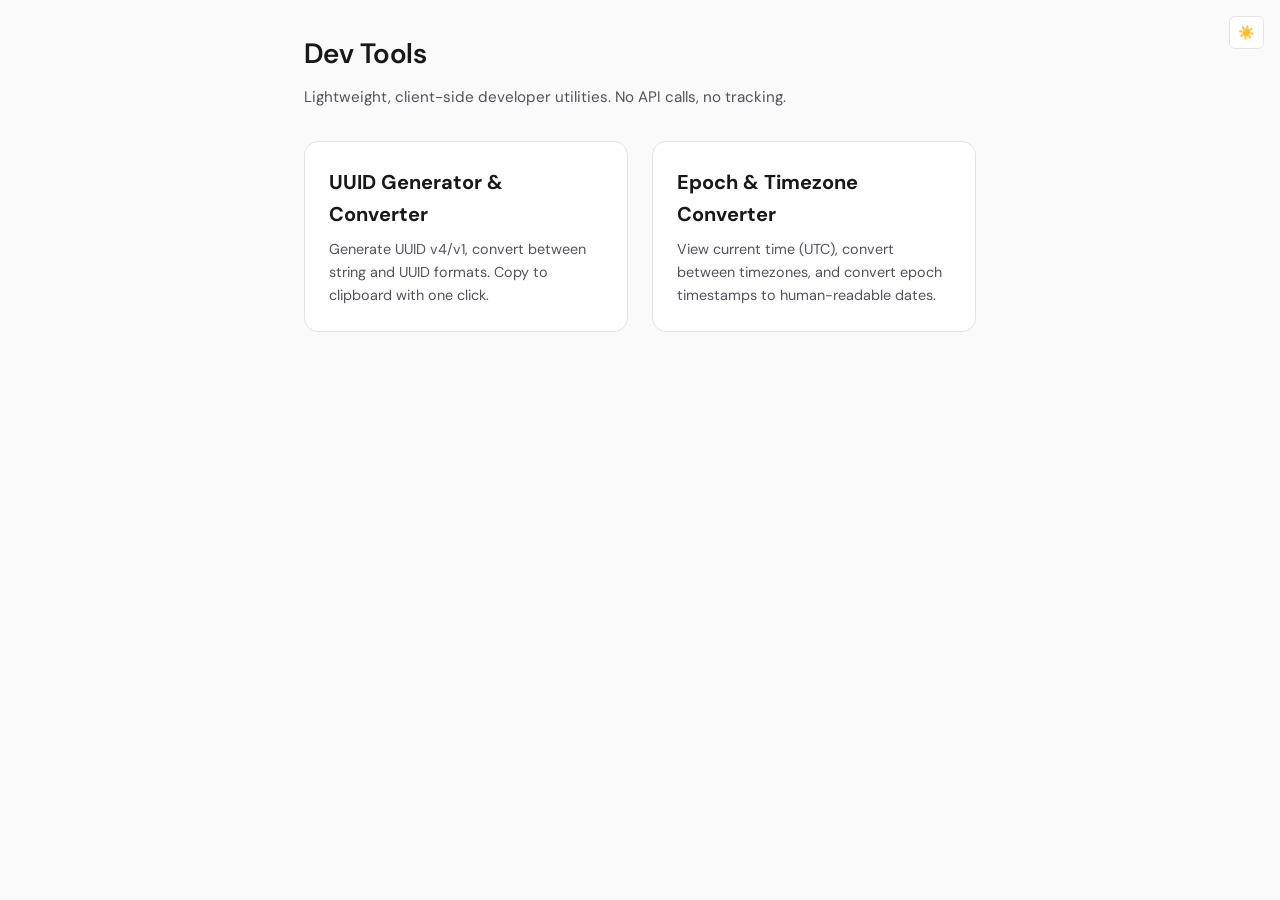
==== index.html @ ea69eb72 "Imlementated uuid and epoch converter" ====
<!DOCTYPE html>
<html lang="en">
<head>
  <meta charset="UTF-8">
  <meta name="viewport" content="width=device-width, initial-scale=1.0">
  <meta name="description" content="Lightweight dev tools: UUID generator, epoch and timezone converter. Client-side only, no API calls.">
  <title>Dev Tools | UUID, Epoch & Timezone Utilities</title>
  <link rel="preconnect" href="https://fonts.googleapis.com">
  <link rel="preconnect" href="https://fonts.gstatic.com" crossorigin>
  <link href="https://fonts.googleapis.com/css2?family=DM+Sans:wght@400;500;600&family=JetBrains+Mono:wght@400;500&display=swap" rel="stylesheet">
  <link rel="stylesheet" href="css/styles.css">
</head>
<body>
  <div class="app-shell">
    <h1>Dev Tools</h1>
    <p class="page-subtitle">Lightweight, client-side developer utilities. No API calls, no tracking.</p>

    <div class="landing-grid">
      <a href="uuid/index.html" class="tool-card">
        <h2>UUID Generator & Converter</h2>
        <p>Generate UUID v4/v1, convert between string and UUID formats. Copy to clipboard with one click.</p>
      </a>
      <a href="epoch-converter/index.html" class="tool-card">
        <h2>Epoch & Timezone Converter</h2>
        <p>View current time (UTC), convert between timezones, and convert epoch timestamps to human-readable dates.</p>
      </a>
    </div>
  </div>

  <button type="button" class="theme-toggle" id="theme-toggle" aria-label="Toggle dark/light mode">🌙</button>

  <script src="js/shared.js"></script>
  <script>
    initTheme();
    const themeBtn = document.getElementById('theme-toggle');
    themeBtn.addEventListener('click', () => {
      const next = toggleTheme();
      themeBtn.textContent = next === 'dark' ? '🌙' : '☀️';
    });
    themeBtn.textContent = document.documentElement.getAttribute('data-theme') === 'dark' ? '🌙' : '☀️';
  </script>
</body>
</html>
---- css/styles.css ----
/* ===== CSS Variables (Theme) ===== */
:root {
  --bg-primary: #0f0f12;
  --bg-secondary: #1a1a1f;
  --bg-tertiary: #25252d;
  --bg-elevated: #2d2d36;
  --text-primary: #f4f4f5;
  --text-secondary: #a1a1aa;
  --text-muted: #71717a;
  --accent: #6366f1;
  --accent-hover: #818cf8;
  --accent-muted: rgba(99, 102, 241, 0.15);
  --success: #22c55e;
  --error: #ef4444;
  --warning: #f59e0b;
  --border: #27272a;
  --border-focus: #6366f1;
  --radius-sm: 6px;
  --radius-md: 10px;
  --radius-lg: 14px;
  --shadow: 0 4px 24px rgba(0, 0, 0, 0.4);
  --font-sans: 'DM Sans', system-ui, -apple-system, sans-serif;
  --font-mono: 'JetBrains Mono', 'Fira Code', monospace;
}

[data-theme="light"] {
  --bg-primary: #fafafa;
  --bg-secondary: #ffffff;
  --bg-tertiary: #f4f4f5;
  --bg-elevated: #e4e4e7;
  --text-primary: #18181b;
  --text-secondary: #52525b;
  --text-muted: #71717a;
  --accent-muted: rgba(99, 102, 241, 0.12);
  --border: #e4e4e7;
  --shadow: 0 4px 24px rgba(0, 0, 0, 0.08);
}

/* ===== Reset & Base ===== */
*, *::before, *::after {
  box-sizing: border-box;
}

html {
  font-size: 16px;
  -webkit-font-smoothing: antialiased;
  -moz-osx-font-smoothing: grayscale;
}

body {
  margin: 0;
  padding: 0;
  font-family: var(--font-sans);
  background: var(--bg-primary);
  color: var(--text-primary);
  line-height: 1.6;
  min-height: 100vh;
}

/* ===== Layout ===== */
.app-shell {
  max-width: 720px;
  margin: 0 auto;
  padding: 2rem 1.5rem;
  min-height: 100vh;
}

/* ===== Typography ===== */
h1 {
  font-size: 1.75rem;
  font-weight: 600;
  margin: 0 0 0.5rem;
  letter-spacing: -0.02em;
}

.page-subtitle {
  color: var(--text-secondary);
  font-size: 0.95rem;
  margin: 0 0 2rem;
}

/* ===== Navigation ===== */
.nav-breadcrumb {
  display: flex;
  align-items: center;
  gap: 0.5rem;
  margin-bottom: 1.5rem;
  font-size: 0.875rem;
}

.nav-breadcrumb a {
  color: var(--text-muted);
  text-decoration: none;
  transition: color 0.2s;
}

.nav-breadcrumb a:hover {
  color: var(--accent);
}

.nav-breadcrumb span {
  color: var(--text-muted);
}

/* ===== Tabs ===== */
.tab-list {
  display: flex;
  gap: 0.25rem;
  margin-bottom: 1.5rem;
  padding: 4px;
  background: var(--bg-tertiary);
  border-radius: var(--radius-md);
  width: fit-content;
}

.tab-btn {
  padding: 0.6rem 1.25rem;
  font-size: 0.9rem;
  font-weight: 500;
  font-family: inherit;
  color: var(--text-secondary);
  background: transparent;
  border: none;
  border-radius: var(--radius-sm);
  cursor: pointer;
  transition: all 0.2s;
}

.tab-btn:hover {
  color: var(--text-primary);
}

.tab-btn[aria-selected="true"] {
  background: var(--bg-elevated);
  color: var(--text-primary);
  box-shadow: 0 1px 2px rgba(0, 0, 0, 0.1);
}

.tab-panel {
  display: none;
  animation: fadeIn 0.2s ease;
}

.tab-panel[aria-hidden="false"] {
  display: block;
}

@keyframes fadeIn {
  from { opacity: 0; }
  to { opacity: 1; }
}

/* ===== Cards & Sections ===== */
.section {
  background: var(--bg-secondary);
  border: 1px solid var(--border);
  border-radius: var(--radius-lg);
  padding: 1.5rem;
  margin-bottom: 1.5rem;
}

.section-title {
  font-size: 0.9rem;
  font-weight: 600;
  color: var(--text-secondary);
  margin: 0 0 1rem;
  text-transform: uppercase;
  letter-spacing: 0.05em;
}

/* ===== Form Controls ===== */
.form-group {
  margin-bottom: 1rem;
}

.form-group:last-child {
  margin-bottom: 0;
}

label {
  display: block;
  font-size: 0.875rem;
  font-weight: 500;
  color: var(--text-secondary);
  margin-bottom: 0.5rem;
}

input[type="text"],
input[type="number"],
input[type="datetime-local"],
select,
textarea {
  width: 100%;
  padding: 0.75rem 1rem;
  font-size: 0.95rem;
  font-family: var(--font-mono);
  color: var(--text-primary);
  background: var(--bg-tertiary);
  border: 1px solid var(--border);
  border-radius: var(--radius-sm);
  transition: border-color 0.2s, box-shadow 0.2s;
}

input:focus,
select:focus,
textarea:focus {
  outline: none;
  border-color: var(--border-focus);
  box-shadow: 0 0 0 3px var(--accent-muted);
}

input::placeholder,
textarea::placeholder {
  color: var(--text-muted);
}

input:read-only,
textarea:read-only {
  cursor: default;
  background: var(--bg-tertiary);
}

select {
  cursor: pointer;
  appearance: none;
  background-image: url("data:image/svg+xml,%3Csvg xmlns='http://www.w3.org/2000/svg' width='12' height='12' viewBox='0 0 12 12'%3E%3Cpath fill='%2371717a' d='M6 8L1 3h10z'/%3E%3C/svg%3E");
  background-repeat: no-repeat;
  background-position: right 1rem center;
  padding-right: 2.5rem;
}

/* ===== Buttons ===== */
.btn {
  display: inline-flex;
  align-items: center;
  justify-content: center;
  gap: 0.5rem;
  padding: 0.75rem 1.25rem;
  font-size: 0.9rem;
  font-weight: 500;
  font-family: inherit;
  border: none;
  border-radius: var(--radius-sm);
  cursor: pointer;
  transition: all 0.2s;
}

.btn-primary {
  background: var(--accent);
  color: white;
}

.btn-primary:hover {
  background: var(--accent-hover);
  transform: translateY(-1px);
}

.btn-primary:active {
  transform: translateY(0);
}

.btn-secondary {
  background: var(--bg-tertiary);
  color: var(--text-primary);
  border: 1px solid var(--border);
}

.btn-secondary:hover {
  background: var(--bg-elevated);
  border-color: var(--text-muted);
}

.btn-icon {
  padding: 0.6rem;
}

.btn-group {
  display: flex;
  flex-wrap: wrap;
  gap: 0.75rem;
}

/* ===== Output & Copy ===== */
.output-row {
  display: flex;
  gap: 0.75rem;
  margin-top: 1rem;
}

.output-row input,
.output-row textarea {
  flex: 1;
}

.copy-btn {
  flex-shrink: 0;
}

/* ===== Validation & Messages ===== */
.validation-msg {
  font-size: 0.875rem;
  margin-top: 0.5rem;
  padding: 0.5rem 0;
}

.validation-msg.error {
  color: var(--error);
}

.validation-msg.success {
  color: var(--success);
}

/* ===== Toggle / Switch ===== */
.toggle-group {
  display: flex;
  flex-wrap: wrap;
  gap: 1rem;
  margin-bottom: 1rem;
}

.toggle-item {
  display: flex;
  align-items: center;
  gap: 0.5rem;
}

.toggle-item input[type="radio"] {
  width: 1rem;
  height: 1rem;
  accent-color: var(--accent);
  cursor: pointer;
}

.toggle-item label {
  margin: 0;
  cursor: pointer;
  font-size: 0.9rem;
}

/* ===== Clock Display ===== */
.clock-grid {
  display: grid;
  grid-template-columns: repeat(auto-fit, minmax(200px, 1fr));
  gap: 1rem;
}

.clock-item {
  background: var(--bg-tertiary);
  border-radius: var(--radius-md);
  padding: 1rem;
  text-align: center;
}

.clock-label {
  font-size: 0.75rem;
  color: var(--text-muted);
  text-transform: uppercase;
  letter-spacing: 0.05em;
  margin-bottom: 0.25rem;
}

.clock-value {
  font-size: 1.5rem;
  font-weight: 600;
  font-family: var(--font-mono);
}

/* ===== Analog Clock ===== */
.analog-clock {
  width: 140px;
  height: 140px;
  margin: 0 auto 1rem;
  border-radius: 50%;
  background: var(--bg-tertiary);
  border: 3px solid var(--border);
  position: relative;
}

.analog-clock::before {
  content: '';
  position: absolute;
  top: 50%;
  left: 50%;
  width: 8px;
  height: 8px;
  background: var(--accent);
  border-radius: 50%;
  transform: translate(-50%, -50%);
  z-index: 10;
}

.clock-hand {
  position: absolute;
  bottom: 50%;
  left: 50%;
  transform-origin: bottom center;
  background: var(--text-primary);
  border-radius: 2px;
}

.clock-hand.hour {
  width: 4px;
  height: 35px;
  margin-left: -2px;
}

.clock-hand.minute {
  width: 3px;
  height: 45px;
  margin-left: -1.5px;
}

.clock-hand.second {
  width: 2px;
  height: 50px;
  margin-left: -1px;
  background: var(--accent);
}

/* ===== Theme Toggle ===== */
.theme-toggle {
  position: fixed;
  top: 1rem;
  right: 1rem;
  padding: 0.5rem;
  background: var(--bg-secondary);
  border: 1px solid var(--border);
  border-radius: var(--radius-sm);
  cursor: pointer;
  color: var(--text-secondary);
  transition: all 0.2s;
  z-index: 100;
}

.theme-toggle:hover {
  color: var(--text-primary);
  border-color: var(--text-muted);
}

/* ===== Landing Page ===== */
.landing-grid {
  display: grid;
  grid-template-columns: repeat(auto-fit, minmax(280px, 1fr));
  gap: 1.5rem;
  margin-top: 2rem;
}

.tool-card {
  display: block;
  padding: 1.5rem;
  background: var(--bg-secondary);
  border: 1px solid var(--border);
  border-radius: var(--radius-lg);
  text-decoration: none;
  color: inherit;
  transition: all 0.2s;
}

.tool-card:hover {
  border-color: var(--accent);
  box-shadow: var(--shadow);
  transform: translateY(-2px);
}

.tool-card h2 {
  font-size: 1.25rem;
  margin: 0 0 0.5rem;
}

.tool-card p {
  color: var(--text-secondary);
  font-size: 0.9rem;
  margin: 0;
}

/* ===== Responsive ===== */
@media (max-width: 480px) {
  .app-shell {
    padding: 1rem;
  }

  .tab-list {
    width: 100%;
  }

  .tab-btn {
    flex: 1;
  }

  .output-row {
    flex-direction: column;
  }
}
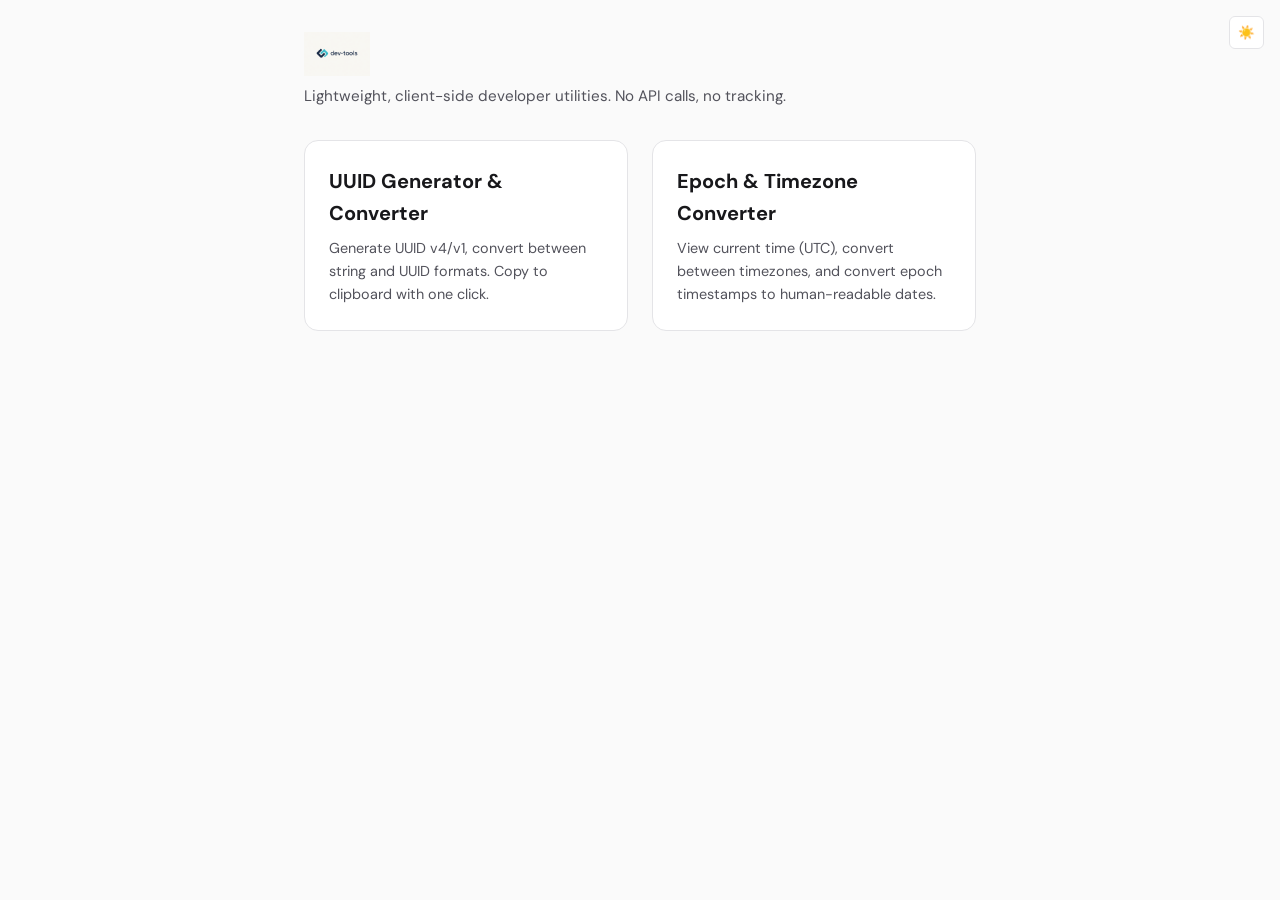
==== commit 90691063: "added logog and fav icon" ====
--- a/index.html
+++ b/index.html
@@ -5,6 +5,8 @@
   <meta name="viewport" content="width=device-width, initial-scale=1.0">
   <meta name="description" content="Lightweight dev tools: UUID generator, epoch and timezone converter. Client-side only, no API calls.">
   <title>Dev Tools | UUID, Epoch & Timezone Utilities</title>
+  <link rel="icon" type="image/png" href="dev-tools.png">
+  <link rel="apple-touch-icon" href="dev-tools.png">
   <link rel="preconnect" href="https://fonts.googleapis.com">
   <link rel="preconnect" href="https://fonts.gstatic.com" crossorigin>
   <link href="https://fonts.googleapis.com/css2?family=DM+Sans:wght@400;500;600&family=JetBrains+Mono:wght@400;500&display=swap" rel="stylesheet">
@@ -12,7 +14,7 @@
 </head>
 <body>
   <div class="app-shell">
-    <h1>Dev Tools</h1>
+    <h1 class="site-title"><img src="dev-tools.png" alt="dev-tools" class="site-logo" width="1536" height="1024"></h1>
     <p class="page-subtitle">Lightweight, client-side developer utilities. No API calls, no tracking.</p>
 
     <div class="landing-grid">
--- a/css/styles.css
+++ b/css/styles.css
@@ -65,6 +65,10 @@
   min-height: 100vh;
 }
 
+.app-shell-wide {
+  max-width: 960px;
+}
+
 /* ===== Typography ===== */
 h1 {
   font-size: 1.75rem;
@@ -77,6 +81,38 @@
   color: var(--text-secondary);
   font-size: 0.95rem;
   margin: 0 0 2rem;
+}
+
+/* ===== Brand / logo ===== */
+.site-title {
+  line-height: 0;
+}
+
+.site-title .site-logo {
+  display: block;
+  height: 2.75rem;
+  width: auto;
+  max-width: min(100%, 280px);
+}
+
+.nav-breadcrumb .breadcrumb-home {
+  display: inline-flex;
+  align-items: center;
+  line-height: 0;
+}
+
+.nav-breadcrumb .breadcrumb-home .nav-logo {
+  display: block;
+  height: 1.5rem;
+  width: auto;
+  max-width: 200px;
+  object-fit: contain;
+  object-position: left center;
+  transition: opacity 0.2s;
+}
+
+.nav-breadcrumb .breadcrumb-home:hover .nav-logo {
+  opacity: 0.85;
 }
 
 /* ===== Navigation ===== */
@@ -474,6 +510,128 @@
   margin: 0;
 }
 
+/* ===== Epoch hub extras ===== */
+.epoch-live-grid {
+  display: grid;
+  gap: 0.5rem;
+  margin-top: 1rem;
+}
+
+@media (min-width: 640px) {
+  .epoch-live-grid {
+    grid-template-columns: 1fr 1fr;
+  }
+}
+
+.form-row {
+  display: grid;
+  gap: 1rem;
+  margin-bottom: 1rem;
+}
+
+@media (min-width: 560px) {
+  .form-row {
+    grid-template-columns: repeat(auto-fit, minmax(200px, 1fr));
+  }
+}
+
+.flex-align-end {
+  display: flex;
+  align-items: flex-end;
+}
+
+.checkbox-label {
+  display: flex;
+  align-items: center;
+  gap: 0.5rem;
+  font-size: 0.9rem;
+  color: var(--text-secondary);
+  cursor: pointer;
+}
+
+.checkbox-label input {
+  width: auto;
+  accent-color: var(--accent);
+}
+
+.fine-print {
+  font-size: 0.8125rem;
+  color: var(--text-muted);
+  margin: 0.5rem 0 0;
+  line-height: 1.5;
+}
+
+.fine-print code {
+  font-size: 0.85em;
+  padding: 0.1em 0.35em;
+  background: var(--bg-tertiary);
+  border-radius: 4px;
+}
+
+.mono-out,
+input.mono-out {
+  font-family: var(--font-mono);
+  font-size: 0.9rem;
+}
+
+.spec-out {
+  margin-top: 0.75rem;
+  word-break: break-all;
+}
+
+.disclaimer-box {
+  border-color: var(--border);
+}
+
+.data-table {
+  width: 100%;
+  border-collapse: collapse;
+  font-size: 0.9rem;
+}
+
+.data-table th,
+.data-table td {
+  border: 1px solid var(--border);
+  padding: 0.6rem 0.75rem;
+  text-align: left;
+}
+
+.data-table th {
+  background: var(--bg-tertiary);
+  color: var(--text-secondary);
+  font-weight: 600;
+}
+
+.data-table code {
+  font-size: 0.85em;
+}
+
+kbd {
+  font-family: var(--font-mono);
+  font-size: 0.85em;
+  padding: 0.15em 0.45em;
+  background: var(--bg-tertiary);
+  border: 1px solid var(--border);
+  border-radius: 4px;
+}
+
+.sticky-actions {
+  margin-top: 1rem;
+  padding-bottom: 2rem;
+}
+
+.sr-only {
+  position: absolute;
+  width: 1px;
+  height: 1px;
+  padding: 0;
+  margin: -1px;
+  overflow: hidden;
+  clip: rect(0, 0, 0, 0);
+  white-space: nowrap;
+  border: 0;
+}
+
 /* ===== Responsive ===== */
 @media (max-width: 480px) {
   .app-shell {
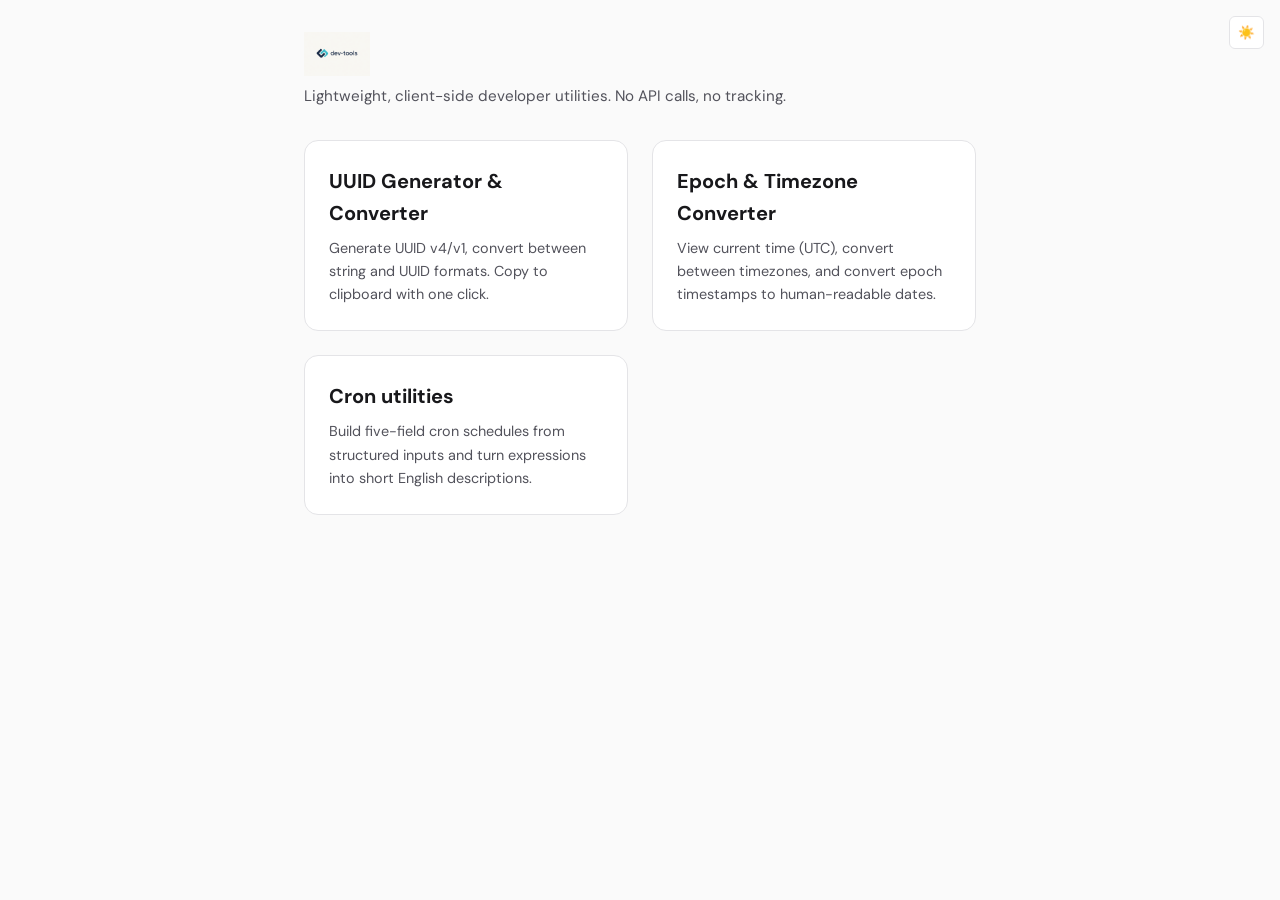
==== commit 7670b8f7: "Added cron utilities" ====
--- a/index.html
+++ b/index.html
@@ -3,8 +3,8 @@
 <head>
   <meta charset="UTF-8">
   <meta name="viewport" content="width=device-width, initial-scale=1.0">
-  <meta name="description" content="Lightweight dev tools: UUID generator, epoch and timezone converter. Client-side only, no API calls.">
-  <title>Dev Tools | UUID, Epoch & Timezone Utilities</title>
+  <meta name="description" content="Lightweight dev tools: UUID generator, epoch and timezone converter, cron builder. Client-side only, no API calls.">
+  <title>Dev Tools | UUID, Epoch & Cron Utilities</title>
   <link rel="icon" type="image/png" href="dev-tools.png">
   <link rel="apple-touch-icon" href="dev-tools.png">
   <link rel="preconnect" href="https://fonts.googleapis.com">
@@ -26,6 +26,10 @@
         <h2>Epoch & Timezone Converter</h2>
         <p>View current time (UTC), convert between timezones, and convert epoch timestamps to human-readable dates.</p>
       </a>
+      <a href="crons-utilities/index.html" class="tool-card">
+        <h2>Cron utilities</h2>
+        <p>Build five-field cron schedules from structured inputs and turn expressions into short English descriptions.</p>
+      </a>
     </div>
   </div>
 
--- a/css/styles.css
+++ b/css/styles.css
@@ -632,6 +632,43 @@
   border: 0;
 }
 
+/* ===== Cron utilities ===== */
+.label-like {
+  display: block;
+  font-size: 0.875rem;
+  font-weight: 500;
+  color: var(--text-secondary);
+  margin-bottom: 0.5rem;
+}
+
+.cron-dow-grid {
+  display: flex;
+  flex-wrap: wrap;
+  gap: 0.75rem 1rem;
+  align-items: center;
+}
+
+.cron-dow-item {
+  margin: 0;
+}
+
+.cron-code-block {
+  margin: 1rem 0 0;
+  padding: 1rem 1.25rem;
+  background: var(--bg-tertiary);
+  border: 1px solid var(--border);
+  border-radius: var(--radius-md);
+  overflow-x: auto;
+  font-family: var(--font-mono);
+  font-size: 0.85rem;
+  line-height: 1.55;
+}
+
+.cron-code-block code {
+  white-space: pre;
+  font-family: inherit;
+}
+
 /* ===== Responsive ===== */
 @media (max-width: 480px) {
   .app-shell {
